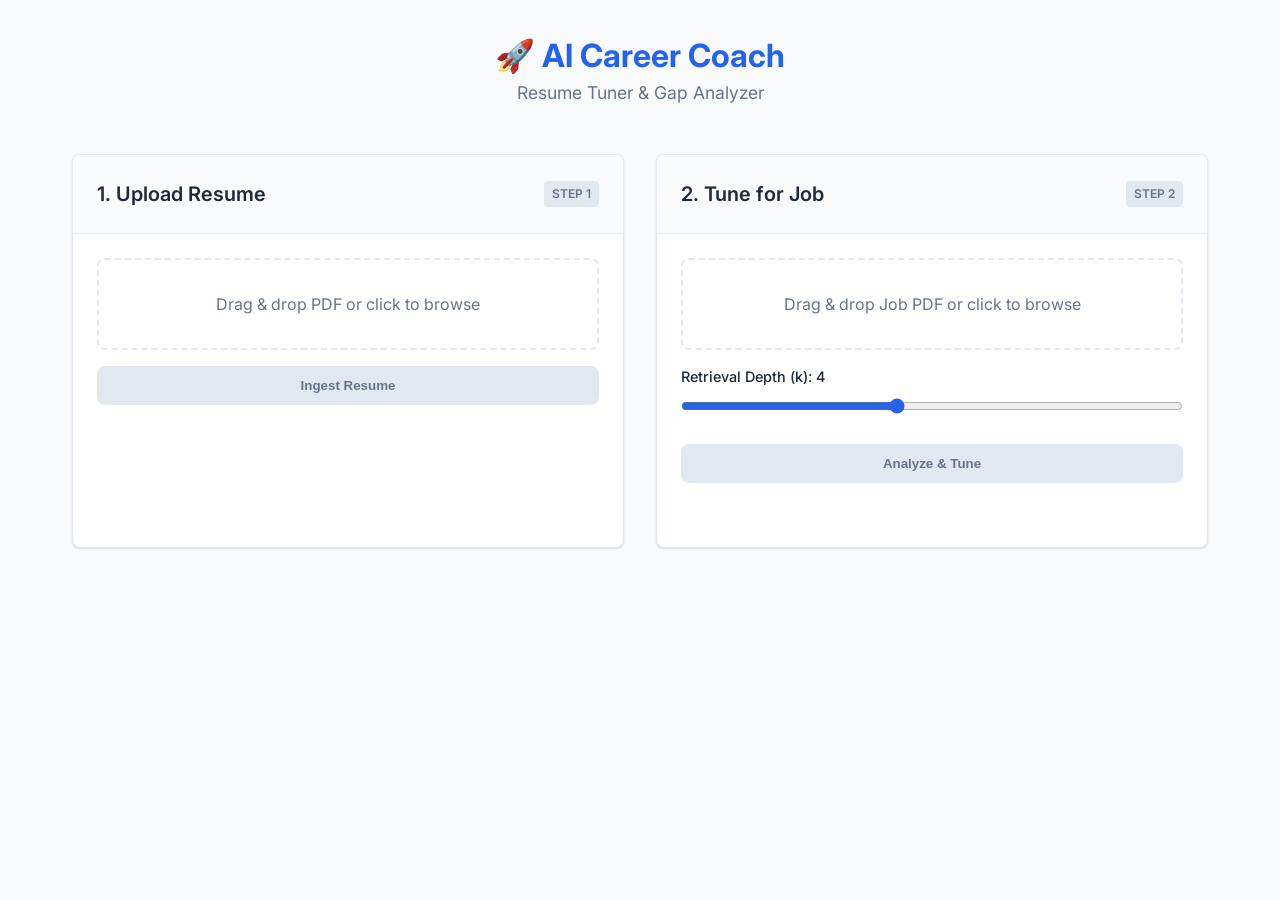
==== frontend/index.html @ dcf733d7 "[ADD] Created FastAPI for ingestion and query with a basic frontend" ====
<!DOCTYPE html>
<html lang="en">
<head>
    <meta charset="UTF-8">
    <meta name="viewport" content="width=device-width, initial-scale=1.0">
    <title>AI Career Coach</title>
    <link rel="stylesheet" href="style.css">
    <link rel="preconnect" href="https://fonts.googleapis.com">
    <link rel="preconnect" href="https://fonts.gstatic.com" crossorigin>
    <link href="https://fonts.googleapis.com/css2?family=Inter:wght@300;400;500;600;700&display=swap" rel="stylesheet">
</head>
<body>
    <div class="app-container">
        <header>
            <div class="logo">🚀 AI Career Coach</div>
            <p class="subtitle">Resume Tuner & Gap Analyzer</p>
        </header>

        <main>
            <div class="input-section">
                <!-- Resume Card -->
                <div class="card resume-card">
                    <div class="card-header">
                        <h2>1. Upload Resume</h2>
                        <span class="step-indicator">Step 1</span>
                    </div>
                    <div class="card-body">
                        <div class="file-drop-area" id="resume-drop-area">
                            <span class="file-msg">Drag & drop PDF or click to browse</span>
                            <input class="file-input" type="file" id="resume-file" accept=".pdf">
                        </div>
                        <div id="resume-file-name" class="file-name hidden"></div>
                        <button id="ingest-btn" class="primary-btn" disabled>Ingest Resume</button>
                        <div id="ingest-status" class="status-msg"></div>
                    </div>
                </div>

                <!-- Job Card -->
                <div class="card job-card">
                    <div class="card-header">
                        <h2>2. Tune for Job</h2>
                        <span class="step-indicator">Step 2</span>
                    </div>
                    <div class="card-body">
                        <div class="file-drop-area" id="job-drop-area">
                            <span class="file-msg">Drag & drop Job PDF or click to browse</span>
                            <input class="file-input" type="file" id="job-file" accept=".pdf">
                        </div>
                        <div id="job-file-name" class="file-name hidden"></div>
                        
                        <div class="control-group">
                            <label for="k-slider">Retrieval Depth (k): <span id="k-value">4</span></label>
                            <input type="range" id="k-slider" min="1" max="8" value="4">
                        </div>

                        <button id="tune-btn" class="primary-btn" disabled>Analyze & Tune</button>
                        <div id="tune-status" class="status-msg"></div>
                    </div>
                </div>
            </div>

            <!-- Loading Overlay -->
            <div id="loading-overlay" class="hidden">
                <div class="spinner"></div>
                <p id="loading-text">Analyzing your resume against the job description...</p>
                <p class="sub-loading">This involves RAG retrieval and LoRA inference (may take ~30s)</p>
            </div>

            <!-- Results Section -->
            <div id="results-section" class="results-container hidden">
                <div class="tabs">
                    <button class="tab-btn active" data-tab="gap-analysis">Gap Analysis</button>
                    <button class="tab-btn" data-tab="rewrite-suggestions">Rewrite Suggestions</button>
                    <button class="tab-btn" data-tab="latex-bullets">LaTeX Bullets</button>
                    <button class="tab-btn" data-tab="stats">Stats & Debug</button>
                </div>

                <div class="tab-content active" id="gap-analysis">
                    <div id="gap-list" class="content-list"></div>
                </div>

                <div class="tab-content" id="rewrite-suggestions">
                    <div id="suggestion-list" class="content-list"></div>
                </div>

                <div class="tab-content" id="latex-bullets">
                    <div class="latex-container">
                        <div class="code-header">
                            <span>LaTeX Code</span>
                            <button id="copy-latex-btn" class="secondary-btn small">Copy</button>
                        </div>
                        <pre><code id="latex-code"></code></pre>
                    </div>
                    <div id="bullets-list" class="content-list mt-4"></div>
                </div>

                <div class="tab-content" id="stats">
                    <div class="stats-grid">
                        <div class="stat-box">
                            <h4>Total Time</h4>
                            <p id="total-time">-</p>
                        </div>
                        <div class="stat-box">
                            <h4>Retrieved Chunks</h4>
                            <p id="retrieved-count">-</p>
                        </div>
                    </div>
                    <div class="json-viewer">
                        <h4>Raw Guardrail Output</h4>
                        <pre id="guardrail-json"></pre>
                    </div>
                    <div class="json-viewer">
                        <h4>Retrieval Stats</h4>
                        <pre id="retrieval-json"></pre>
                    </div>
                </div>
            </div>
        </main>
    </div>
    <script src="app.js"></script>
</body>
</html>
---- frontend/style.css ----
:root {
    --primary: #2563eb;
    --primary-hover: #1d4ed8;
    --bg-page: #f8fafc;
    --bg-card: #ffffff;
    --text-main: #1e293b;
    --text-muted: #64748b;
    --border: #e2e8f0;
    --success: #10b981;
    --error: #ef4444;
    --radius: 8px;
    --shadow: 0 1px 3px 0 rgb(0 0 0 / 0.1), 0 1px 2px -1px rgb(0 0 0 / 0.1);
}

* {
    box-sizing: border-box;
    margin: 0;
    padding: 0;
}

body {
    font-family: 'Inter', sans-serif;
    background-color: var(--bg-page);
    color: var(--text-main);
    line-height: 1.5;
}

.app-container {
    max-width: 1200px;
    margin: 0 auto;
    padding: 2rem;
}

header {
    text-align: center;
    margin-bottom: 3rem;
}

.logo {
    font-size: 2rem;
    font-weight: 700;
    color: var(--primary);
}

.subtitle {
    color: var(--text-muted);
    font-size: 1.1rem;
}

/* Input Section */
.input-section {
    display: grid;
    grid-template-columns: 1fr 1fr;
    gap: 2rem;
    margin-bottom: 3rem;
}

@media (max-width: 768px) {
    .input-section {
        grid-template-columns: 1fr;
    }
}

.card {
    background: var(--bg-card);
    border-radius: var(--radius);
    border: 1px solid var(--border);
    box-shadow: var(--shadow);
    overflow: hidden;
}

.card-header {
    padding: 1.5rem;
    border-bottom: 1px solid var(--border);
    display: flex;
    justify-content: space-between;
    align-items: center;
    background-color: #f8fafc;
}

.card-header h2 {
    font-size: 1.25rem;
    font-weight: 600;
}

.step-indicator {
    font-size: 0.75rem;
    font-weight: 600;
    text-transform: uppercase;
    color: var(--text-muted);
    background: #e2e8f0;
    padding: 0.25rem 0.5rem;
    border-radius: 4px;
}

.card-body {
    padding: 1.5rem;
}

/* File Upload */
.file-drop-area {
    border: 2px dashed var(--border);
    border-radius: var(--radius);
    padding: 2rem;
    text-align: center;
    cursor: pointer;
    transition: all 0.2s;
    position: relative;
    margin-bottom: 1rem;
}

.file-drop-area:hover, .file-drop-area.dragover {
    border-color: var(--primary);
    background-color: #eff6ff;
}

.file-input {
    position: absolute;
    top: 0;
    left: 0;
    width: 100%;
    height: 100%;
    opacity: 0;
    cursor: pointer;
}

.file-msg {
    color: var(--text-muted);
    pointer-events: none;
}

.file-name {
    margin-bottom: 1rem;
    padding: 0.5rem;
    background: #f1f5f9;
    border-radius: 4px;
    font-size: 0.9rem;
    display: flex;
    align-items: center;
    color: var(--text-main);
}

.file-name::before {
    content: "📄";
    margin-right: 0.5rem;
}

.hidden {
    display: none !important;
}

/* Controls */
.control-group {
    margin-bottom: 1.5rem;
}

.control-group label {
    display: block;
    margin-bottom: 0.5rem;
    font-weight: 500;
    font-size: 0.9rem;
}

input[type="range"] {
    width: 100%;
    accent-color: var(--primary);
}

/* Buttons */
.primary-btn {
    width: 100%;
    padding: 0.75rem;
    background-color: var(--primary);
    color: white;
    border: none;
    border-radius: var(--radius);
    font-weight: 600;
    cursor: pointer;
    transition: background 0.2s;
}

.primary-btn:hover:not(:disabled) {
    background-color: var(--primary-hover);
}

.primary-btn:disabled {
    background-color: var(--border);
    cursor: not-allowed;
    color: var(--text-muted);
}

.secondary-btn {
    padding: 0.5rem 1rem;
    background-color: white;
    border: 1px solid var(--border);
    border-radius: 4px;
    cursor: pointer;
    font-size: 0.9rem;
}

.secondary-btn:hover {
    background-color: #f8fafc;
}

.status-msg {
    margin-top: 1rem;
    font-size: 0.9rem;
    text-align: center;
    min-height: 1.5rem;
}

.status-msg.success { color: var(--success); }
.status-msg.error { color: var(--error); }

/* Loading Overlay */
#loading-overlay {
    position: fixed;
    top: 0;
    left: 0;
    width: 100%;
    height: 100%;
    background: rgba(255, 255, 255, 0.9);
    z-index: 100;
    display: flex;
    flex-direction: column;
    justify-content: center;
    align-items: center;
}

.spinner {
    width: 50px;
    height: 50px;
    border: 4px solid #e2e8f0;
    border-top: 4px solid var(--primary);
    border-radius: 50%;
    animation: spin 1s linear infinite;
    margin-bottom: 1rem;
}

@keyframes spin {
    0% { transform: rotate(0deg); }
    100% { transform: rotate(360deg); }
}

#loading-text {
    font-weight: 600;
    font-size: 1.1rem;
}

.sub-loading {
    color: var(--text-muted);
    font-size: 0.9rem;
    margin-top: 0.5rem;
}

/* Results Section */
.results-container {
    background: var(--bg-card);
    border-radius: var(--radius);
    border: 1px solid var(--border);
    box-shadow: var(--shadow);
    overflow: hidden;
}

.tabs {
    display: flex;
    border-bottom: 1px solid var(--border);
    background: #f8fafc;
}

.tab-btn {
    padding: 1rem 1.5rem;
    background: none;
    border: none;
    border-bottom: 2px solid transparent;
    cursor: pointer;
    font-weight: 500;
    color: var(--text-muted);
    transition: all 0.2s;
}

.tab-btn:hover {
    color: var(--text-main);
}

.tab-btn.active {
    color: var(--primary);
    border-bottom-color: var(--primary);
    background: white;
}

.tab-content {
    display: none;
    padding: 2rem;
}

.tab-content.active {
    display: block;
}

/* List Items */
.list-item {
    border: 1px solid var(--border);
    border-radius: var(--radius);
    padding: 1.5rem;
    margin-bottom: 1rem;
    background: white;
}

.list-item-title {
    font-weight: 600;
    margin-bottom: 0.5rem;
    font-size: 1.05rem;
}

.evidence-tag {
    display: inline-block;
    font-size: 0.75rem;
    background: #f1f5f9;
    color: var(--text-muted);
    padding: 0.25rem 0.5rem;
    border-radius: 4px;
    margin-top: 0.5rem;
}

/* LaTeX */
.latex-container {
    margin-bottom: 2rem;
}

.code-header {
    display: flex;
    justify-content: space-between;
    align-items: center;
    background: #1e293b;
    color: white;
    padding: 0.5rem 1rem;
    border-top-left-radius: var(--radius);
    border-top-right-radius: var(--radius);
    font-size: 0.9rem;
}

pre {
    background: #0f172a;
    color: #e2e8f0;
    padding: 1.5rem;
    overflow-x: auto;
    border-bottom-left-radius: var(--radius);
    border-bottom-right-radius: var(--radius);
    font-family: 'Courier New', Courier, monospace;
    font-size: 0.9rem;
}

.secondary-btn.small {
    padding: 0.25rem 0.75rem;
    font-size: 0.8rem;
    background: rgba(255,255,255,0.1);
    color: white;
    border-color: rgba(255,255,255,0.2);
}

.secondary-btn.small:hover {
    background: rgba(255,255,255,0.2);
}

/* Stats */
.stats-grid {
    display: grid;
    grid-template-columns: repeat(auto-fit, minmax(200px, 1fr));
    gap: 1.5rem;
    margin-bottom: 2rem;
}

.stat-box {
    background: #f8fafc;
    border: 1px solid var(--border);
    border-radius: var(--radius);
    padding: 1.5rem;
    text-align: center;
}

.stat-box h4 {
    color: var(--text-muted);
    font-size: 0.9rem;
    text-transform: uppercase;
    margin-bottom: 0.5rem;
}

.stat-box p {
    font-size: 1.5rem;
    font-weight: 700;
    color: var(--primary);
}

.json-viewer {
    margin-top: 2rem;
}

.json-viewer h4 {
    margin-bottom: 0.5rem;
}
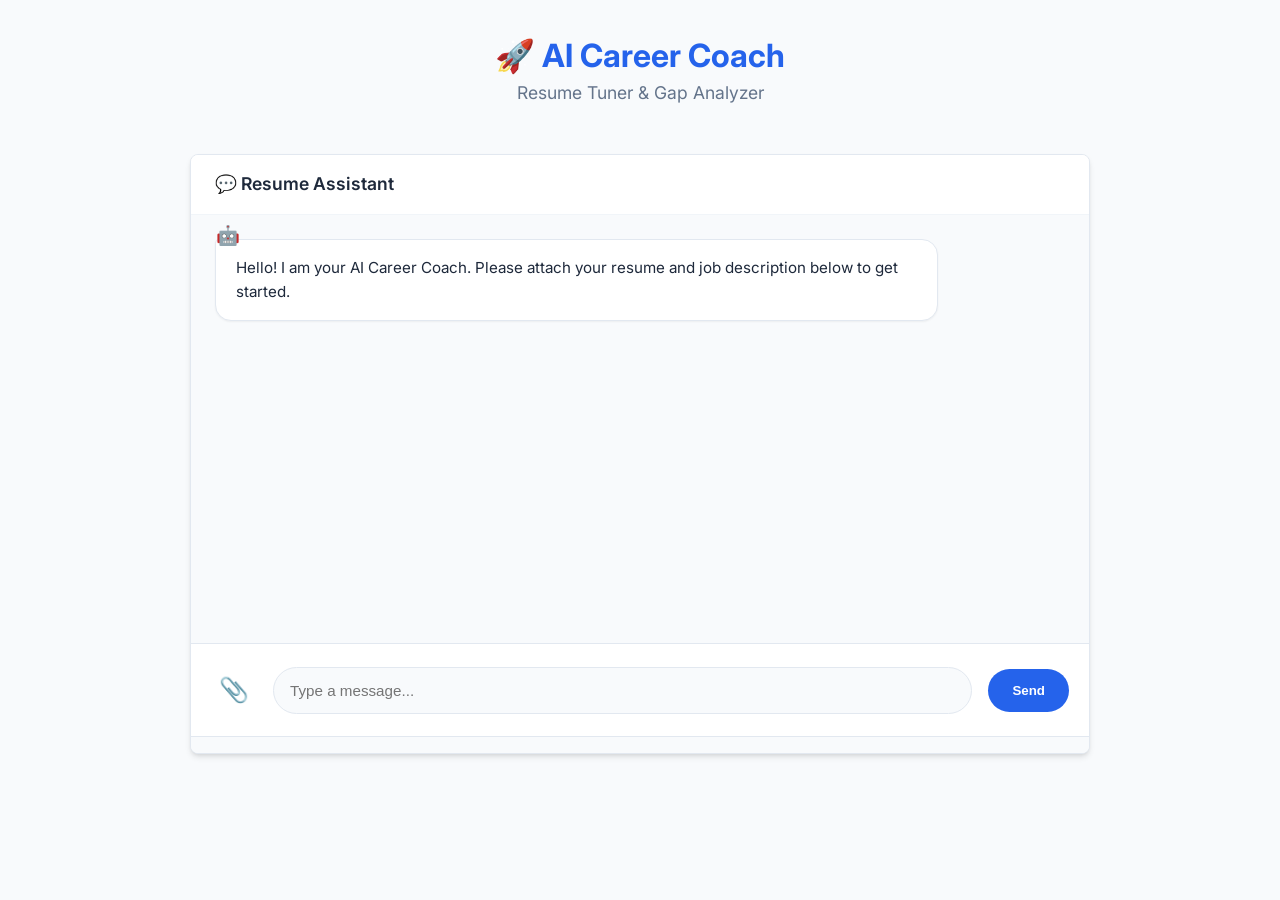
==== commit ef53c8ce: "[ADD] Made an interactable chat for RAG query" ====
--- a/frontend/index.html
+++ b/frontend/index.html
@@ -17,56 +17,35 @@
         </header>
 
         <main>
-            <div class="input-section">
-                <!-- Resume Card -->
-                <div class="card resume-card">
-                    <div class="card-header">
-                        <h2>1. Upload Resume</h2>
-                        <span class="step-indicator">Step 1</span>
-                    </div>
-                    <div class="card-body">
-                        <div class="file-drop-area" id="resume-drop-area">
-                            <span class="file-msg">Drag & drop PDF or click to browse</span>
-                            <input class="file-input" type="file" id="resume-file" accept=".pdf">
-                        </div>
-                        <div id="resume-file-name" class="file-name hidden"></div>
-                        <button id="ingest-btn" class="primary-btn" disabled>Ingest Resume</button>
-                        <div id="ingest-status" class="status-msg"></div>
+            <!-- Chat Section Only -->
+            <div id="chat-section" class="chat-container">
+                <div class="chat-header">
+                    <h2>💬 Resume Assistant</h2>
+                    <button id="reset-chat-btn" class="secondary-btn small">Reset Chat</button>
+                </div>
+                <div id="chat-messages" class="chat-messages">
+                    <div class="message ai">
+                        Hello! I am your AI Career Coach. Please attach your resume and job description below to get started.
                     </div>
                 </div>
-
-                <!-- Job Card -->
-                <div class="card job-card">
-                    <div class="card-header">
-                        <h2>2. Tune for Job</h2>
-                        <span class="step-indicator">Step 2</span>
-                    </div>
-                    <div class="card-body">
-                        <div class="file-drop-area" id="job-drop-area">
-                            <span class="file-msg">Drag & drop Job PDF or click to browse</span>
-                            <input class="file-input" type="file" id="job-file" accept=".pdf">
-                        </div>
-                        <div id="job-file-name" class="file-name hidden"></div>
-                        
-                        <div class="control-group">
-                            <label for="k-slider">Retrieval Depth (k): <span id="k-value">4</span></label>
-                            <input type="range" id="k-slider" min="1" max="8" value="4">
-                        </div>
-
-                        <button id="tune-btn" class="primary-btn" disabled>Analyze & Tune</button>
-                        <div id="tune-status" class="status-msg"></div>
-                    </div>
+                <div class="chat-input-area">
+                    <label for="file-upload-input" class="upload-btn" title="Attach files">
+                        📎
+                        <input type="file" id="file-upload-input" multiple class="hidden">
+                    </label>
+                    <input type="text" id="chat-input" placeholder="Type a message..." disabled>
+                    <button id="send-btn" disabled>Send</button>
                 </div>
+                <div id="attachment-preview" class="attachment-preview"></div>
             </div>
 
             <!-- Loading Overlay -->
             <div id="loading-overlay" class="hidden">
                 <div class="spinner"></div>
-                <p id="loading-text">Analyzing your resume against the job description...</p>
-                <p class="sub-loading">This involves RAG retrieval and LoRA inference (may take ~30s)</p>
+                <p id="loading-text">Processing...</p>
             </div>
 
-            <!-- Results Section -->
+            <!-- Results Section (Initially Hidden) -->
             <div id="results-section" class="results-container hidden">
                 <div class="tabs">
                     <button class="tab-btn active" data-tab="gap-analysis">Gap Analysis</button>
--- a/frontend/style.css
+++ b/frontend/style.css
@@ -253,6 +253,184 @@
     margin-top: 0.5rem;
 }
 
+/* Chat Section */
+.chat-container {
+    background: white;
+    border-radius: var(--radius);
+    border: 1px solid var(--border);
+    box-shadow: 0 4px 6px -1px rgb(0 0 0 / 0.1), 0 2px 4px -2px rgb(0 0 0 / 0.1);
+    margin-bottom: 3rem;
+    overflow: hidden;
+    display: flex;
+    flex-direction: column;
+    height: 600px;
+    max-width: 900px;
+    margin-left: auto;
+    margin-right: auto;
+}
+
+.chat-header {
+    padding: 1rem 1.5rem;
+    background: white;
+    border-bottom: 1px solid #f1f5f9;
+    display: flex;
+    justify-content: space-between;
+    align-items: center;
+}
+
+.chat-header h2 {
+    font-size: 1.1rem;
+    font-weight: 600;
+    color: var(--text-main);
+    display: flex;
+    align-items: center;
+    gap: 0.5rem;
+}
+
+.chat-messages {
+    flex: 1;
+    padding: 1.5rem;
+    overflow-y: auto;
+    background: #f8fafc;
+    display: flex;
+    flex-direction: column;
+    gap: 1.5rem;
+}
+
+.message {
+    max-width: 85%;
+    padding: 1rem 1.25rem;
+    border-radius: 1rem;
+    font-size: 0.95rem;
+    line-height: 1.6;
+    position: relative;
+}
+
+.message.ai {
+    align-self: flex-start;
+    background: white;
+    color: var(--text-main);
+    border: 1px solid var(--border);
+    border-top-left-radius: 4px;
+    box-shadow: 0 1px 2px 0 rgb(0 0 0 / 0.05);
+}
+
+.message.ai::before {
+    content: "🤖";
+    position: absolute;
+    top: -20px;
+    left: 0;
+    font-size: 1.2rem;
+}
+
+.message.user {
+    align-self: flex-end;
+    background: var(--primary);
+    color: white;
+    border-bottom-right-radius: 4px;
+    box-shadow: 0 1px 2px 0 rgb(37 99 235 / 0.2);
+}
+
+.chat-input-area {
+    padding: 1.25rem;
+    background: white;
+    border-top: 1px solid var(--border);
+    display: flex;
+    gap: 1rem;
+    align-items: center;
+    position: relative;
+}
+
+.upload-btn {
+    cursor: pointer;
+    font-size: 1.5rem;
+    color: var(--text-muted);
+    padding: 0.5rem;
+    border-radius: 50%;
+    transition: background 0.2s;
+    display: flex;
+    align-items: center;
+    justify-content: center;
+}
+
+.upload-btn:hover {
+    background: #f1f5f9;
+    color: var(--primary);
+}
+
+#chat-input {
+    flex: 1;
+    padding: 0.875rem 1rem;
+    border: 1px solid var(--border);
+    border-radius: 9999px; /* Pill shape */
+    outline: none;
+    font-size: 0.95rem;
+    transition: all 0.2s;
+    background: #f8fafc;
+}
+
+#chat-input:focus {
+    background: white;
+    border-color: var(--primary);
+    box-shadow: 0 0 0 3px rgba(37, 99, 235, 0.1);
+}
+
+#send-btn {
+    padding: 0.875rem 1.5rem;
+    background: var(--primary);
+    color: white;
+    border: none;
+    border-radius: 9999px;
+    font-weight: 600;
+    cursor: pointer;
+    transition: background 0.2s;
+}
+
+#send-btn:hover {
+    background: var(--primary-hover);
+}
+
+.secondary-btn.small {
+    padding: 0.5rem 1rem;
+    font-size: 0.85rem;
+    background: white;
+    color: var(--text-muted);
+    border: 1px solid var(--border);
+    border-radius: 6px;
+    transition: all 0.2s;
+}
+
+.secondary-btn.small:hover {
+    background: #f1f5f9;
+    color: var(--text-main);
+}
+
+/* Attachment Preview */
+.attachment-preview {
+    padding: 0.5rem 1.25rem;
+    background: #f8fafc;
+    border-top: 1px solid var(--border);
+    display: flex;
+    gap: 0.5rem;
+    flex-wrap: wrap;
+}
+
+.file-chip {
+    background: white;
+    border: 1px solid var(--border);
+    padding: 0.25rem 0.75rem;
+    border-radius: 9999px;
+    font-size: 0.8rem;
+    display: flex;
+    align-items: center;
+    gap: 0.5rem;
+    color: var(--text-main);
+}
+
+.file-chip span {
+    font-weight: 500;
+}
+
 /* Results Section */
 .results-container {
     background: var(--bg-card);
@@ -399,3 +577,52 @@
 .json-viewer h4 {
     margin-bottom: 0.5rem;
 }
+
+/* Toast Notification */
+.toast-container {
+    position: fixed;
+    top: 20px;
+    right: 20px;
+    z-index: 1000;
+}
+
+.toast {
+    background: white;
+    color: var(--text-main);
+    padding: 1rem 1.5rem;
+    border-radius: var(--radius);
+    box-shadow: 0 4px 6px -1px rgb(0 0 0 / 0.1), 0 2px 4px -2px rgb(0 0 0 / 0.1);
+    border-left: 4px solid var(--primary);
+    margin-bottom: 1rem;
+    opacity: 0;
+    transform: translateX(100%);
+    transition: all 0.3s cubic-bezier(0.68, -0.55, 0.27, 1.55);
+    display: flex;
+    align-items: center;
+    justify-content: space-between;
+    min-width: 300px;
+}
+
+.toast.show {
+    opacity: 1;
+    transform: translateX(0);
+}
+
+.toast.success {
+    border-left-color: var(--success);
+}
+
+.toast.error {
+    border-left-color: var(--error);
+}
+
+.toast-content {
+    margin-right: 1rem;
+    font-weight: 500;
+}
+
+.toast-close {
+    cursor: pointer;
+    font-size: 1.2rem;
+    color: var(--text-muted);
+}
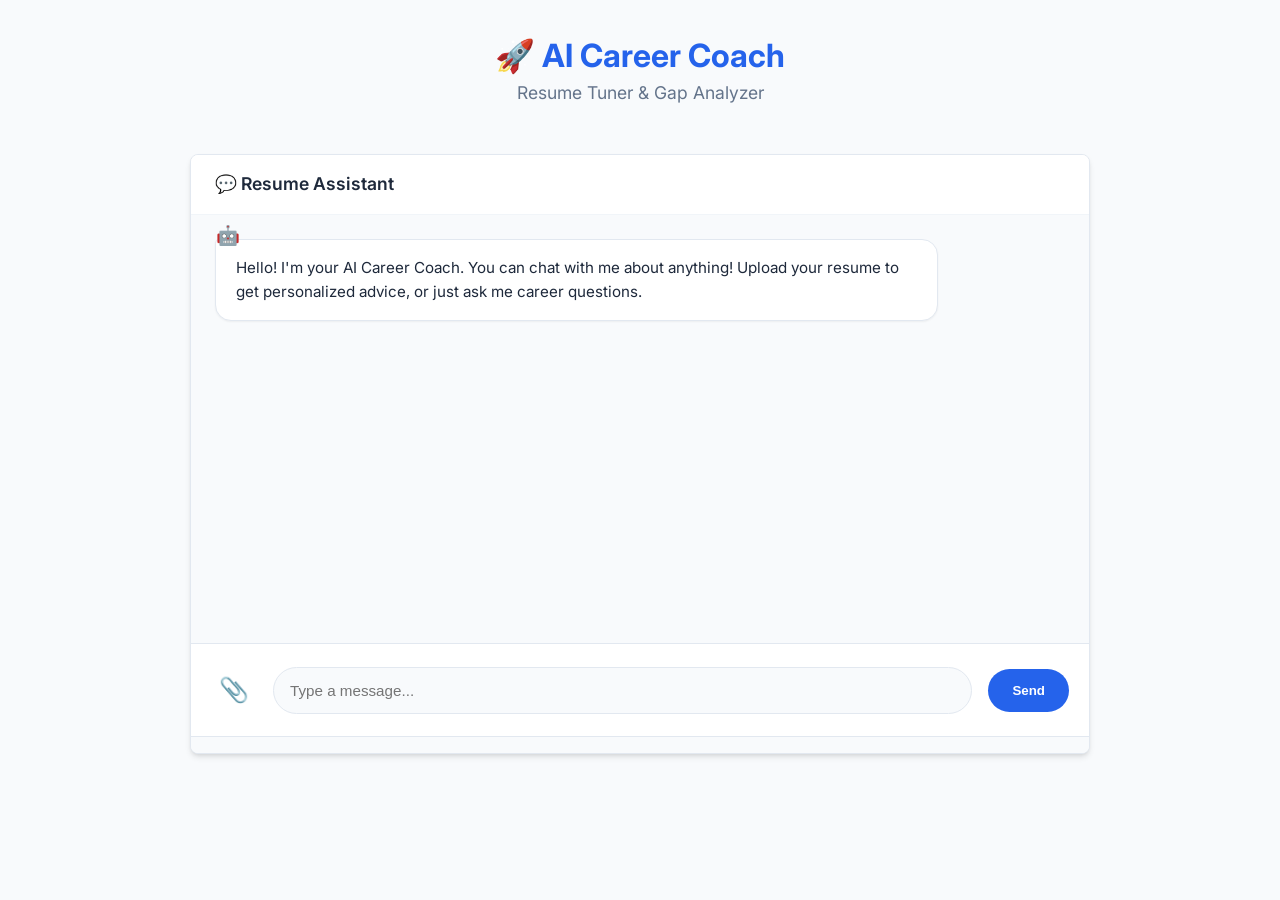
==== commit 4dfe8e68: "[UPDATE] Enhanced agent with intent-based routing, Gemini API support, and Markdown UI improvements" ====
--- a/frontend/index.html
+++ b/frontend/index.html
@@ -25,7 +25,7 @@
                 </div>
                 <div id="chat-messages" class="chat-messages">
                     <div class="message ai">
-                        Hello! I am your AI Career Coach. Please attach your resume and job description below to get started.
+                        Hello! I'm your AI Career Coach. You can chat with me about anything! Upload your resume to get personalized advice, or just ask me career questions.
                     </div>
                 </div>
                 <div class="chat-input-area">
@@ -33,8 +33,8 @@
                         📎
                         <input type="file" id="file-upload-input" multiple class="hidden">
                     </label>
-                    <input type="text" id="chat-input" placeholder="Type a message..." disabled>
-                    <button id="send-btn" disabled>Send</button>
+                    <input type="text" id="chat-input" placeholder="Type a message...">
+                    <button id="send-btn">Send</button>
                 </div>
                 <div id="attachment-preview" class="attachment-preview"></div>
             </div>
--- a/frontend/style.css
+++ b/frontend/style.css
@@ -306,6 +306,42 @@
     position: relative;
 }
 
+.message h1, .message h2, .message h3, .message h4 {
+    margin: 0.25rem 0 0.5rem 0;
+    line-height: 1.25;
+}
+
+.message h1 { font-size: 1.1rem; font-weight: 700; }
+.message h2 { font-size: 1.05rem; font-weight: 700; }
+.message h3 { font-size: 1.0rem; font-weight: 700; }
+.message h4 { font-size: 0.95rem; font-weight: 700; }
+
+.message p {
+    margin: 0.25rem 0;
+}
+
+.message ul {
+    margin: 0.25rem 0 0.25rem 1.25rem;
+    padding-left: 1rem;
+}
+
+.message li {
+    margin: 0.15rem 0;
+}
+
+.message code {
+    font-family: ui-monospace, SFMono-Regular, Menlo, Monaco, Consolas, "Liberation Mono", "Courier New", monospace;
+    font-size: 0.9em;
+    background: #f1f5f9;
+    border: 1px solid var(--border);
+    padding: 0.05rem 0.35rem;
+    border-radius: 6px;
+}
+
+.message.ai strong {
+    font-weight: 700;
+}
+
 .message.ai {
     align-self: flex-start;
     background: white;
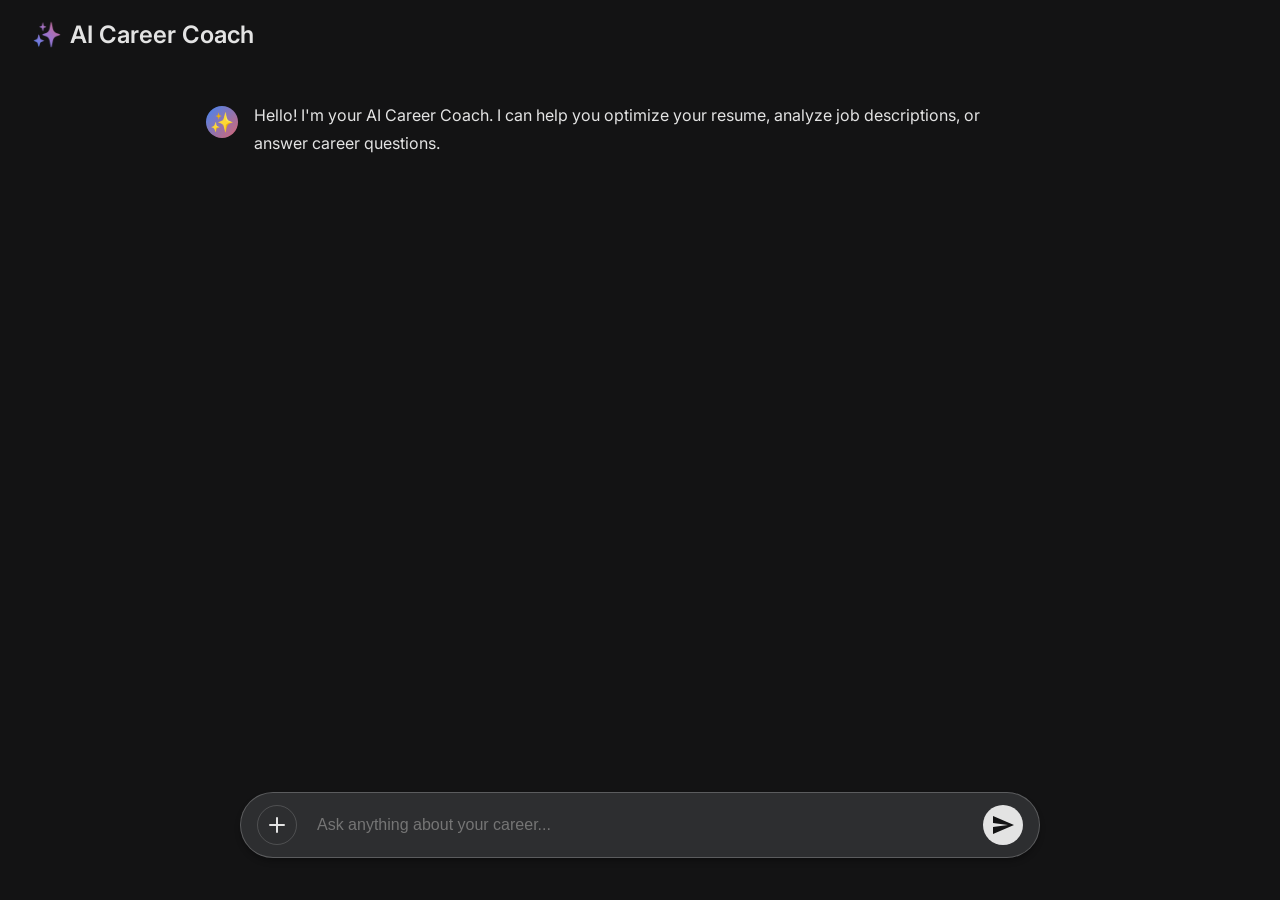
==== commit 03a3c55c: "[FIX] Fixed the token streaming issue on frontend and made the UI more visually appealing." ====
--- a/frontend/index.html
+++ b/frontend/index.html
@@ -12,88 +12,56 @@
 <body>
     <div class="app-container">
         <header>
-            <div class="logo">🚀 AI Career Coach</div>
-            <p class="subtitle">Resume Tuner & Gap Analyzer</p>
+            <div class="logo"><span>✨</span> AI Career Coach</div>
+            <!-- <button id="reset-chat-btn" class="secondary-btn small">Reset</button> -->
         </header>
 
         <main>
-            <!-- Chat Section Only -->
             <div id="chat-section" class="chat-container">
-                <div class="chat-header">
-                    <h2>💬 Resume Assistant</h2>
-                    <button id="reset-chat-btn" class="secondary-btn small">Reset Chat</button>
-                </div>
                 <div id="chat-messages" class="chat-messages">
                     <div class="message ai">
-                        Hello! I'm your AI Career Coach. You can chat with me about anything! Upload your resume to get personalized advice, or just ask me career questions.
+                        <div class="avatar ai">✨</div>
+                        <div class="message-content">
+                            <p>Hello! I'm your AI Career Coach. I can help you optimize your resume, analyze job descriptions, or answer career questions.</p>
+                        </div>
                     </div>
                 </div>
+                
+                <div class="attachment-preview" id="attachment-preview"></div>
+                
                 <div class="chat-input-area">
-                    <label for="file-upload-input" class="upload-btn" title="Attach files">
-                        📎
-                        <input type="file" id="file-upload-input" multiple class="hidden">
-                    </label>
-                    <input type="text" id="chat-input" placeholder="Type a message...">
-                    <button id="send-btn">Send</button>
+                    <!-- New Upload Trigger & Menu -->
+                    <div class="upload-container">
+                        <button id="upload-trigger" class="upload-btn" title="Add files">
+                            <svg width="24" height="24" viewBox="0 0 24 24" fill="none" xmlns="http://www.w3.org/2000/svg">
+                                <path d="M12 5V19M5 12H19" stroke="currentColor" stroke-width="2" stroke-linecap="round" stroke-linejoin="round"/>
+                            </svg>
+                        </button>
+                        <div id="upload-menu" class="upload-menu hidden">
+                            <label for="file-upload-input" class="upload-option">
+                                <span class="icon">📄</span>
+                                <span class="text">Upload Resume</span>
+                                <input type="file" id="file-upload-input" class="hidden" accept="application/pdf">
+                            </label>
+                        </div>
+                    </div>
+
+                    <input type="text" id="chat-input" placeholder="Ask anything about your career...">
+                    <button id="send-btn" title="Send message">
+                        <svg width="24" height="24" viewBox="0 0 24 24" fill="none" xmlns="http://www.w3.org/2000/svg">
+                            <path d="M2.01 21L23 12L2.01 3L2 10L17 12L2 14L2.01 21Z" fill="currentColor"/>
+                        </svg>
+                    </button>
                 </div>
-                <div id="attachment-preview" class="attachment-preview"></div>
             </div>
 
-            <!-- Loading Overlay -->
+            <!-- Loading Overlay (hidden) -->
             <div id="loading-overlay" class="hidden">
                 <div class="spinner"></div>
-                <p id="loading-text">Processing...</p>
             </div>
 
-            <!-- Results Section (Initially Hidden) -->
-            <div id="results-section" class="results-container hidden">
-                <div class="tabs">
-                    <button class="tab-btn active" data-tab="gap-analysis">Gap Analysis</button>
-                    <button class="tab-btn" data-tab="rewrite-suggestions">Rewrite Suggestions</button>
-                    <button class="tab-btn" data-tab="latex-bullets">LaTeX Bullets</button>
-                    <button class="tab-btn" data-tab="stats">Stats & Debug</button>
-                </div>
-
-                <div class="tab-content active" id="gap-analysis">
-                    <div id="gap-list" class="content-list"></div>
-                </div>
-
-                <div class="tab-content" id="rewrite-suggestions">
-                    <div id="suggestion-list" class="content-list"></div>
-                </div>
-
-                <div class="tab-content" id="latex-bullets">
-                    <div class="latex-container">
-                        <div class="code-header">
-                            <span>LaTeX Code</span>
-                            <button id="copy-latex-btn" class="secondary-btn small">Copy</button>
-                        </div>
-                        <pre><code id="latex-code"></code></pre>
-                    </div>
-                    <div id="bullets-list" class="content-list mt-4"></div>
-                </div>
-
-                <div class="tab-content" id="stats">
-                    <div class="stats-grid">
-                        <div class="stat-box">
-                            <h4>Total Time</h4>
-                            <p id="total-time">-</p>
-                        </div>
-                        <div class="stat-box">
-                            <h4>Retrieved Chunks</h4>
-                            <p id="retrieved-count">-</p>
-                        </div>
-                    </div>
-                    <div class="json-viewer">
-                        <h4>Raw Guardrail Output</h4>
-                        <pre id="guardrail-json"></pre>
-                    </div>
-                    <div class="json-viewer">
-                        <h4>Retrieval Stats</h4>
-                        <pre id="retrieval-json"></pre>
-                    </div>
-                </div>
-            </div>
+            <!-- Legacy results section (hidden) -->
+            <div id="results-section" class="hidden"></div>
         </main>
     </div>
     <script src="app.js"></script>
--- a/frontend/style.css
+++ b/frontend/style.css
@@ -1,15 +1,15 @@
 :root {
-    --primary: #2563eb;
-    --primary-hover: #1d4ed8;
-    --bg-page: #f8fafc;
-    --bg-card: #ffffff;
-    --text-main: #1e293b;
-    --text-muted: #64748b;
-    --border: #e2e8f0;
-    --success: #10b981;
-    --error: #ef4444;
-    --radius: 8px;
-    --shadow: 0 1px 3px 0 rgb(0 0 0 / 0.1), 0 1px 2px -1px rgb(0 0 0 / 0.1);
+    --primary: #4e8cff; /* Lighter blue for dark mode */
+    --primary-hover: #3b76e8;
+    --bg-page: #131314; /* Dark background like Gemini */
+    --bg-card: #1e1f20;
+    --bg-input: #2d2e30;
+    --text-main: #e3e3e3;
+    --text-muted: #9aa0a6;
+    --border: #444746;
+    --success: #81c995;
+    --error: #f28b82;
+    --radius: 12px;
 }
 
 * {
@@ -19,646 +19,385 @@
 }
 
 body {
-    font-family: 'Inter', sans-serif;
+    font-family: 'Inter', -apple-system, BlinkMacSystemFont, "Segoe UI", Roboto, sans-serif;
     background-color: var(--bg-page);
     color: var(--text-main);
-    line-height: 1.5;
+    line-height: 1.6;
+    height: 100vh;
+    overflow: hidden; /* Prevent body scroll */
+    display: flex;
+    flex-direction: column;
+}
+
+.hidden {
+    display: none !important;
 }
 
 .app-container {
-    max-width: 1200px;
+    width: 100%;
+    height: 100%;
+    max-width: none;
+    padding: 0;
+    display: flex;
+    flex-direction: column;
+}
+
+/* Header */
+header {
+    padding: 1rem 2rem;
+    display: flex;
+    justify-content: space-between;
+    align-items: center;
+    background-color: var(--bg-page);
+    z-index: 10;
+}
+
+.logo {
+    font-size: 1.5rem;
+    font-weight: 600;
+    color: var(--text-main);
+    display: flex;
+    align-items: center;
+    gap: 0.5rem;
+}
+
+.logo span {
+    background: linear-gradient(45deg, #4285f4, #9b72cb, #d96570);
+    -webkit-background-clip: text;
+    -webkit-text-fill-color: transparent;
+}
+
+.subtitle {
+    display: none; /* Simplify UI */
+}
+
+/* Chat Section */
+.chat-container {
+    flex: 1;
+    display: flex;
+    flex-direction: column;
+    position: relative;
+    max-width: 900px;
+    width: 100%;
     margin: 0 auto;
-    padding: 2rem;
-}
-
-header {
-    text-align: center;
-    margin-bottom: 3rem;
-}
-
-.logo {
-    font-size: 2rem;
-    font-weight: 700;
-    color: var(--primary);
-}
-
-.subtitle {
-    color: var(--text-muted);
-    font-size: 1.1rem;
-}
-
-/* Input Section */
-.input-section {
-    display: grid;
-    grid-template-columns: 1fr 1fr;
+    background: transparent;
+    border: none;
+    box-shadow: none;
+    height: calc(100vh - 80px); /* Subtract header */
+}
+
+.chat-header {
+    display: none;
+}
+
+.chat-messages {
+    flex: 1;
+    padding: 2rem 1rem 10rem 1rem; /* Bottom padding for fixed input */
+    overflow-y: auto;
+    background: transparent;
+    display: flex;
+    flex-direction: column;
     gap: 2rem;
-    margin-bottom: 3rem;
-}
-
-@media (max-width: 768px) {
-    .input-section {
-        grid-template-columns: 1fr;
-    }
-}
-
-.card {
-    background: var(--bg-card);
-    border-radius: var(--radius);
-    border: 1px solid var(--border);
-    box-shadow: var(--shadow);
-    overflow: hidden;
-}
-
-.card-header {
-    padding: 1.5rem;
-    border-bottom: 1px solid var(--border);
-    display: flex;
-    justify-content: space-between;
-    align-items: center;
-    background-color: #f8fafc;
-}
-
-.card-header h2 {
-    font-size: 1.25rem;
-    font-weight: 600;
-}
-
-.step-indicator {
-    font-size: 0.75rem;
-    font-weight: 600;
-    text-transform: uppercase;
-    color: var(--text-muted);
-    background: #e2e8f0;
-    padding: 0.25rem 0.5rem;
+    scrollbar-width: thin;
+    scrollbar-color: var(--border) transparent;
+}
+
+.chat-messages::-webkit-scrollbar {
+    width: 8px;
+}
+
+.chat-messages::-webkit-scrollbar-thumb {
+    background-color: var(--border);
     border-radius: 4px;
 }
 
-.card-body {
-    padding: 1.5rem;
-}
-
-/* File Upload */
-.file-drop-area {
-    border: 2px dashed var(--border);
-    border-radius: var(--radius);
-    padding: 2rem;
-    text-align: center;
+.message {
+    max-width: 100%;
+    padding: 0;
+    border-radius: 0;
+    background: transparent;
+    color: var(--text-main);
+    font-size: 1rem;
+    line-height: 1.7;
+    position: relative;
+    display: flex;
+    gap: 1rem;
+}
+
+.message.user {
+    align-self: flex-end;
+    flex-direction: row-reverse; /* Avatar on the right */
+    justify-content: flex-start;
+    text-align: right;
+    width: auto;
+    max-width: 80%;
+}
+
+.message.user .message-content {
+    background: #2d2e30; /* Bubble background for user */
+    padding: 0.75rem 1rem;
+    border-radius: 18px 18px 0 18px; /* Rounded corners */
+    color: var(--text-main);
+}
+
+.message.ai {
+    align-self: flex-start;
+    width: 100%;
+    max-width: 800px;
+    border: none;
+    box-shadow: none;
+}
+
+/* Upload UI */
+.upload-container {
+    position: relative;
+}
+
+.upload-btn {
+    background: transparent;
+    color: var(--text-main);
+    border: 1px solid rgba(255, 255, 255, 0.16);
+    width: 40px;
+    height: 40px;
+    border-radius: 50%;
+    display: flex;
+    align-items: center;
+    justify-content: center;
     cursor: pointer;
     transition: all 0.2s;
-    position: relative;
-    margin-bottom: 1rem;
-}
-
-.file-drop-area:hover, .file-drop-area.dragover {
-    border-color: var(--primary);
-    background-color: #eff6ff;
-}
-
-.file-input {
+}
+
+.upload-btn:hover {
+    background: rgba(255, 255, 255, 0.08);
+    border-color: rgba(255, 255, 255, 0.28);
+}
+
+.upload-menu {
     position: absolute;
-    top: 0;
+    bottom: 50px;
+    left: 0;
+    background: #1e1f20;
+    border: 1px solid rgba(255, 255, 255, 0.14);
+    border-radius: 12px;
+    padding: 0.5rem;
+    min-width: 180px;
+    box-shadow: 0 4px 12px rgba(0,0,0,0.3);
+    z-index: 100;
+    opacity: 0;
+    transform: translateY(10px);
+    transition: all 0.2s cubic-bezier(0.16, 1, 0.3, 1);
+    pointer-events: none;
+}
+
+.upload-menu.show {
+    opacity: 1;
+    transform: translateY(0);
+    pointer-events: auto;
+}
+
+.upload-option {
+    display: flex;
+    align-items: center;
+    gap: 0.75rem;
+    padding: 0.75rem 1rem;
+    cursor: pointer;
+    border-radius: 8px;
+    transition: background 0.2s;
+    color: var(--text-main);
+    font-size: 0.9rem;
+    font-weight: 500;
+}
+
+.upload-option:hover {
+    background: rgba(255, 255, 255, 0.1);
+}
+
+.upload-option .icon {
+    font-size: 1.2rem;
+}
+
+/* Input Bar */
+.chat-input-area {
+    position: absolute;
+    bottom: 2rem;
+    left: 50%;
+    transform: translateX(-50%);
+    width: 90%;
+    max-width: 800px;
+    background: var(--bg-input);
+    border: 1px solid rgba(255, 255, 255, 0.22);
+    border-radius: 9999px;
+    padding: 0.75rem 1rem;
+    display: flex;
+    gap: 0.75rem;
+    align-items: center;
+    box-shadow: 0 4px 6px -1px rgba(0, 0, 0, 0.3);
+    z-index: 20;
+}
+
+#chat-input {
+    flex: 1;
+    background: transparent;
+    border: none;
+    outline: none;
+    color: var(--text-main);
+    font-size: 1rem;
+    padding: 0.5rem;
+    max-height: 150px;
+    overflow-y: auto;
+    resize: none;
+}
+
+#send-btn {
+    background: var(--text-main);
+    color: var(--bg-page);
+    border: none;
+    border-radius: 50%;
+    width: 40px;
+    height: 40px;
+    display: flex;
+    align-items: center;
+    justify-content: center;
+    cursor: pointer;
+    transition: all 0.2s;
+    font-size: 1.2rem;
+    padding: 0;
+}
+
+#send-btn:hover {
+    background: white;
+    transform: scale(1.05);
+}
+
+#send-btn:disabled {
+    background: var(--border);
+    cursor: not-allowed;
+    transform: none;
+}
+
+/* Attachment Preview */
+.attachment-preview {
+    position: absolute;
+    bottom: 100%;
     left: 0;
     width: 100%;
-    height: 100%;
-    opacity: 0;
-    cursor: pointer;
-}
-
-.file-msg {
-    color: var(--text-muted);
-    pointer-events: none;
-}
-
-.file-name {
-    margin-bottom: 1rem;
-    padding: 0.5rem;
-    background: #f1f5f9;
-    border-radius: 4px;
-    font-size: 0.9rem;
-    display: flex;
-    align-items: center;
-    color: var(--text-main);
-}
-
-.file-name::before {
-    content: "📄";
-    margin-right: 0.5rem;
-}
-
-.hidden {
-    display: none !important;
-}
-
-/* Controls */
-.control-group {
-    margin-bottom: 1.5rem;
-}
-
-.control-group label {
-    display: block;
-    margin-bottom: 0.5rem;
-    font-weight: 500;
-    font-size: 0.9rem;
-}
-
-input[type="range"] {
-    width: 100%;
-    accent-color: var(--primary);
-}
-
-/* Buttons */
-.primary-btn {
-    width: 100%;
-    padding: 0.75rem;
-    background-color: var(--primary);
-    color: white;
-    border: none;
-    border-radius: var(--radius);
-    font-weight: 600;
-    cursor: pointer;
-    transition: background 0.2s;
-}
-
-.primary-btn:hover:not(:disabled) {
-    background-color: var(--primary-hover);
-}
-
-.primary-btn:disabled {
-    background-color: var(--border);
-    cursor: not-allowed;
-    color: var(--text-muted);
-}
-
-.secondary-btn {
     padding: 0.5rem 1rem;
-    background-color: white;
-    border: 1px solid var(--border);
-    border-radius: 4px;
-    cursor: pointer;
-    font-size: 0.9rem;
-}
-
-.secondary-btn:hover {
-    background-color: #f8fafc;
-}
-
-.status-msg {
-    margin-top: 1rem;
-    font-size: 0.9rem;
-    text-align: center;
-    min-height: 1.5rem;
-}
-
-.status-msg.success { color: var(--success); }
-.status-msg.error { color: var(--error); }
-
-/* Loading Overlay */
-#loading-overlay {
-    position: fixed;
-    top: 0;
-    left: 0;
-    width: 100%;
-    height: 100%;
-    background: rgba(255, 255, 255, 0.9);
-    z-index: 100;
-    display: flex;
-    flex-direction: column;
-    justify-content: center;
-    align-items: center;
-}
-
-.spinner {
-    width: 50px;
-    height: 50px;
-    border: 4px solid #e2e8f0;
-    border-top: 4px solid var(--primary);
-    border-radius: 50%;
-    animation: spin 1s linear infinite;
-    margin-bottom: 1rem;
-}
-
-@keyframes spin {
-    0% { transform: rotate(0deg); }
-    100% { transform: rotate(360deg); }
-}
-
-#loading-text {
-    font-weight: 600;
-    font-size: 1.1rem;
-}
-
-.sub-loading {
-    color: var(--text-muted);
-    font-size: 0.9rem;
-    margin-top: 0.5rem;
-}
-
-/* Chat Section */
-.chat-container {
-    background: white;
-    border-radius: var(--radius);
-    border: 1px solid var(--border);
-    box-shadow: 0 4px 6px -1px rgb(0 0 0 / 0.1), 0 2px 4px -2px rgb(0 0 0 / 0.1);
-    margin-bottom: 3rem;
-    overflow: hidden;
-    display: flex;
-    flex-direction: column;
-    height: 600px;
-    max-width: 900px;
-    margin-left: auto;
-    margin-right: auto;
-}
-
-.chat-header {
-    padding: 1rem 1.5rem;
-    background: white;
-    border-bottom: 1px solid #f1f5f9;
-    display: flex;
-    justify-content: space-between;
-    align-items: center;
-}
-
-.chat-header h2 {
-    font-size: 1.1rem;
-    font-weight: 600;
-    color: var(--text-main);
-    display: flex;
-    align-items: center;
-    gap: 0.5rem;
-}
-
-.chat-messages {
-    flex: 1;
-    padding: 1.5rem;
-    overflow-y: auto;
-    background: #f8fafc;
-    display: flex;
-    flex-direction: column;
-    gap: 1.5rem;
-}
-
-.message {
-    max-width: 85%;
-    padding: 1rem 1.25rem;
-    border-radius: 1rem;
-    font-size: 0.95rem;
-    line-height: 1.6;
-    position: relative;
-}
-
-.message h1, .message h2, .message h3, .message h4 {
-    margin: 0.25rem 0 0.5rem 0;
-    line-height: 1.25;
-}
-
-.message h1 { font-size: 1.1rem; font-weight: 700; }
-.message h2 { font-size: 1.05rem; font-weight: 700; }
-.message h3 { font-size: 1.0rem; font-weight: 700; }
-.message h4 { font-size: 0.95rem; font-weight: 700; }
-
-.message p {
-    margin: 0.25rem 0;
-}
-
-.message ul {
-    margin: 0.25rem 0 0.25rem 1.25rem;
-    padding-left: 1rem;
-}
-
-.message li {
-    margin: 0.15rem 0;
-}
-
-.message code {
-    font-family: ui-monospace, SFMono-Regular, Menlo, Monaco, Consolas, "Liberation Mono", "Courier New", monospace;
-    font-size: 0.9em;
-    background: #f1f5f9;
-    border: 1px solid var(--border);
-    padding: 0.05rem 0.35rem;
-    border-radius: 6px;
-}
-
-.message.ai strong {
-    font-weight: 700;
-}
-
-.message.ai {
-    align-self: flex-start;
-    background: white;
-    color: var(--text-main);
-    border: 1px solid var(--border);
-    border-top-left-radius: 4px;
-    box-shadow: 0 1px 2px 0 rgb(0 0 0 / 0.05);
-}
-
-.message.ai::before {
-    content: "🤖";
-    position: absolute;
-    top: -20px;
-    left: 0;
-    font-size: 1.2rem;
-}
-
-.message.user {
-    align-self: flex-end;
-    background: var(--primary);
-    color: white;
-    border-bottom-right-radius: 4px;
-    box-shadow: 0 1px 2px 0 rgb(37 99 235 / 0.2);
-}
-
-.chat-input-area {
-    padding: 1.25rem;
-    background: white;
-    border-top: 1px solid var(--border);
-    display: flex;
-    gap: 1rem;
-    align-items: center;
-    position: relative;
-}
-
-.upload-btn {
-    cursor: pointer;
-    font-size: 1.5rem;
-    color: var(--text-muted);
-    padding: 0.5rem;
-    border-radius: 50%;
-    transition: background 0.2s;
-    display: flex;
-    align-items: center;
-    justify-content: center;
-}
-
-.upload-btn:hover {
-    background: #f1f5f9;
-    color: var(--primary);
-}
-
-#chat-input {
-    flex: 1;
-    padding: 0.875rem 1rem;
-    border: 1px solid var(--border);
-    border-radius: 9999px; /* Pill shape */
-    outline: none;
-    font-size: 0.95rem;
-    transition: all 0.2s;
-    background: #f8fafc;
-}
-
-#chat-input:focus {
-    background: white;
-    border-color: var(--primary);
-    box-shadow: 0 0 0 3px rgba(37, 99, 235, 0.1);
-}
-
-#send-btn {
-    padding: 0.875rem 1.5rem;
-    background: var(--primary);
-    color: white;
-    border: none;
-    border-radius: 9999px;
-    font-weight: 600;
-    cursor: pointer;
-    transition: background 0.2s;
-}
-
-#send-btn:hover {
-    background: var(--primary-hover);
-}
-
-.secondary-btn.small {
-    padding: 0.5rem 1rem;
-    font-size: 0.85rem;
-    background: white;
-    color: var(--text-muted);
-    border: 1px solid var(--border);
-    border-radius: 6px;
-    transition: all 0.2s;
-}
-
-.secondary-btn.small:hover {
-    background: #f1f5f9;
-    color: var(--text-main);
-}
-
-/* Attachment Preview */
-.attachment-preview {
-    padding: 0.5rem 1.25rem;
-    background: #f8fafc;
-    border-top: 1px solid var(--border);
     display: flex;
     gap: 0.5rem;
     flex-wrap: wrap;
+    background: transparent;
+    border: none;
 }
 
 .file-chip {
-    background: white;
+    background: var(--bg-card);
     border: 1px solid var(--border);
+    color: var(--text-main);
     padding: 0.25rem 0.75rem;
-    border-radius: 9999px;
-    font-size: 0.8rem;
-    display: flex;
-    align-items: center;
-    gap: 0.5rem;
-    color: var(--text-main);
-}
-
-.file-chip span {
-    font-weight: 500;
-}
-
-/* Results Section */
-.results-container {
-    background: var(--bg-card);
-    border-radius: var(--radius);
-    border: 1px solid var(--border);
-    box-shadow: var(--shadow);
-    overflow: hidden;
-}
-
-.tabs {
-    display: flex;
-    border-bottom: 1px solid var(--border);
-    background: #f8fafc;
-}
-
-.tab-btn {
-    padding: 1rem 1.5rem;
-    background: none;
-    border: none;
-    border-bottom: 2px solid transparent;
-    cursor: pointer;
-    font-weight: 500;
-    color: var(--text-muted);
-    transition: all 0.2s;
-}
-
-.tab-btn:hover {
-    color: var(--text-main);
-}
-
-.tab-btn.active {
-    color: var(--primary);
-    border-bottom-color: var(--primary);
-    background: white;
-}
-
-.tab-content {
-    display: none;
-    padding: 2rem;
-}
-
-.tab-content.active {
-    display: block;
-}
-
-/* List Items */
-.list-item {
-    border: 1px solid var(--border);
-    border-radius: var(--radius);
-    padding: 1.5rem;
+    border-radius: 8px;
+    font-size: 0.85rem;
+}
+
+/* Markdown Styling */
+.message h1, .message h2, .message h3 {
+    margin-top: 1.5rem;
+    margin-bottom: 0.5rem;
+    font-weight: 600;
+    color: #e3e3e3;
+}
+
+.message p {
     margin-bottom: 1rem;
-    background: white;
-}
-
-.list-item-title {
-    font-weight: 600;
-    margin-bottom: 0.5rem;
-    font-size: 1.05rem;
-}
-
-.evidence-tag {
+}
+
+.message ul, .message ol {
+    margin-bottom: 1rem;
+    padding-left: 1.5rem;
+}
+
+.message li {
+    margin-bottom: 0.25rem;
+}
+
+.message strong {
+    color: white;
+    font-weight: 700;
+}
+
+.message code {
+    background: #2d2e30;
+    padding: 0.2rem 0.4rem;
+    border-radius: 4px;
+    font-family: monospace;
+    font-size: 0.9em;
+}
+
+.message pre {
+    background: #1e1f20;
+    padding: 1rem;
+    border-radius: 8px;
+    overflow-x: auto;
+    margin: 1rem 0;
+}
+
+.message pre code {
+    background: transparent;
+    padding: 0;
+}
+
+/* Input Section & Card (Hidden for new layout) */
+.input-section, .card, .card-header, .step-indicator {
+    display: none !important;
+}
+
+/* User/AI Avatars */
+.avatar {
+    width: 32px;
+    height: 32px;
+    border-radius: 50%;
+    display: flex;
+    align-items: center;
+    justify-content: center;
+    font-size: 1.2rem;
+    flex-shrink: 0;
+    margin-top: 0.25rem;
+}
+
+.avatar.user {
+    background: #444746;
+    color: #e3e3e3;
+}
+
+.avatar.ai {
+    background: linear-gradient(135deg, #4285f4, #d96570);
+    color: white;
+}
+
+.message-content {
+    flex: 1;
+    min-width: 0;
+}
+
+/* Loading */
+.loading-dots span {
+    animation: dots 1.4s infinite;
+    opacity: 0;
     display: inline-block;
-    font-size: 0.75rem;
-    background: #f1f5f9;
-    color: var(--text-muted);
-    padding: 0.25rem 0.5rem;
-    border-radius: 4px;
-    margin-top: 0.5rem;
-}
-
-/* LaTeX */
-.latex-container {
-    margin-bottom: 2rem;
-}
-
-.code-header {
-    display: flex;
-    justify-content: space-between;
-    align-items: center;
-    background: #1e293b;
-    color: white;
-    padding: 0.5rem 1rem;
-    border-top-left-radius: var(--radius);
-    border-top-right-radius: var(--radius);
-    font-size: 0.9rem;
-}
-
-pre {
-    background: #0f172a;
-    color: #e2e8f0;
-    padding: 1.5rem;
-    overflow-x: auto;
-    border-bottom-left-radius: var(--radius);
-    border-bottom-right-radius: var(--radius);
-    font-family: 'Courier New', Courier, monospace;
-    font-size: 0.9rem;
-}
-
-.secondary-btn.small {
-    padding: 0.25rem 0.75rem;
-    font-size: 0.8rem;
-    background: rgba(255,255,255,0.1);
-    color: white;
-    border-color: rgba(255,255,255,0.2);
-}
-
-.secondary-btn.small:hover {
-    background: rgba(255,255,255,0.2);
-}
-
-/* Stats */
-.stats-grid {
-    display: grid;
-    grid-template-columns: repeat(auto-fit, minmax(200px, 1fr));
-    gap: 1.5rem;
-    margin-bottom: 2rem;
-}
-
-.stat-box {
-    background: #f8fafc;
-    border: 1px solid var(--border);
-    border-radius: var(--radius);
-    padding: 1.5rem;
-    text-align: center;
-}
-
-.stat-box h4 {
-    color: var(--text-muted);
-    font-size: 0.9rem;
-    text-transform: uppercase;
-    margin-bottom: 0.5rem;
-}
-
-.stat-box p {
-    font-size: 1.5rem;
-    font-weight: 700;
-    color: var(--primary);
-}
-
-.json-viewer {
-    margin-top: 2rem;
-}
-
-.json-viewer h4 {
-    margin-bottom: 0.5rem;
-}
-
-/* Toast Notification */
-.toast-container {
-    position: fixed;
-    top: 20px;
-    right: 20px;
-    z-index: 1000;
-}
-
+    margin-left: 2px;
+}
+
+.loading-dots span:nth-child(2) { animation-delay: .2s; }
+.loading-dots span:nth-child(3) { animation-delay: .4s; }
+
+@keyframes dots {
+    0% { opacity: 0; }
+    50% { opacity: 1; }
+    100% { opacity: 0; }
+}
+
+/* Toast */
 .toast {
-    background: white;
-    color: var(--text-main);
-    padding: 1rem 1.5rem;
-    border-radius: var(--radius);
-    box-shadow: 0 4px 6px -1px rgb(0 0 0 / 0.1), 0 2px 4px -2px rgb(0 0 0 / 0.1);
+    background: #2d2e30;
+    color: var(--text-main);
     border-left: 4px solid var(--primary);
-    margin-bottom: 1rem;
-    opacity: 0;
-    transform: translateX(100%);
-    transition: all 0.3s cubic-bezier(0.68, -0.55, 0.27, 1.55);
-    display: flex;
-    align-items: center;
-    justify-content: space-between;
-    min-width: 300px;
-}
-
-.toast.show {
-    opacity: 1;
-    transform: translateX(0);
-}
-
-.toast.success {
-    border-left-color: var(--success);
-}
-
-.toast.error {
-    border-left-color: var(--error);
-}
-
-.toast-content {
-    margin-right: 1rem;
-    font-weight: 500;
-}
-
-.toast-close {
-    cursor: pointer;
-    font-size: 1.2rem;
-    color: var(--text-muted);
-}
+}
